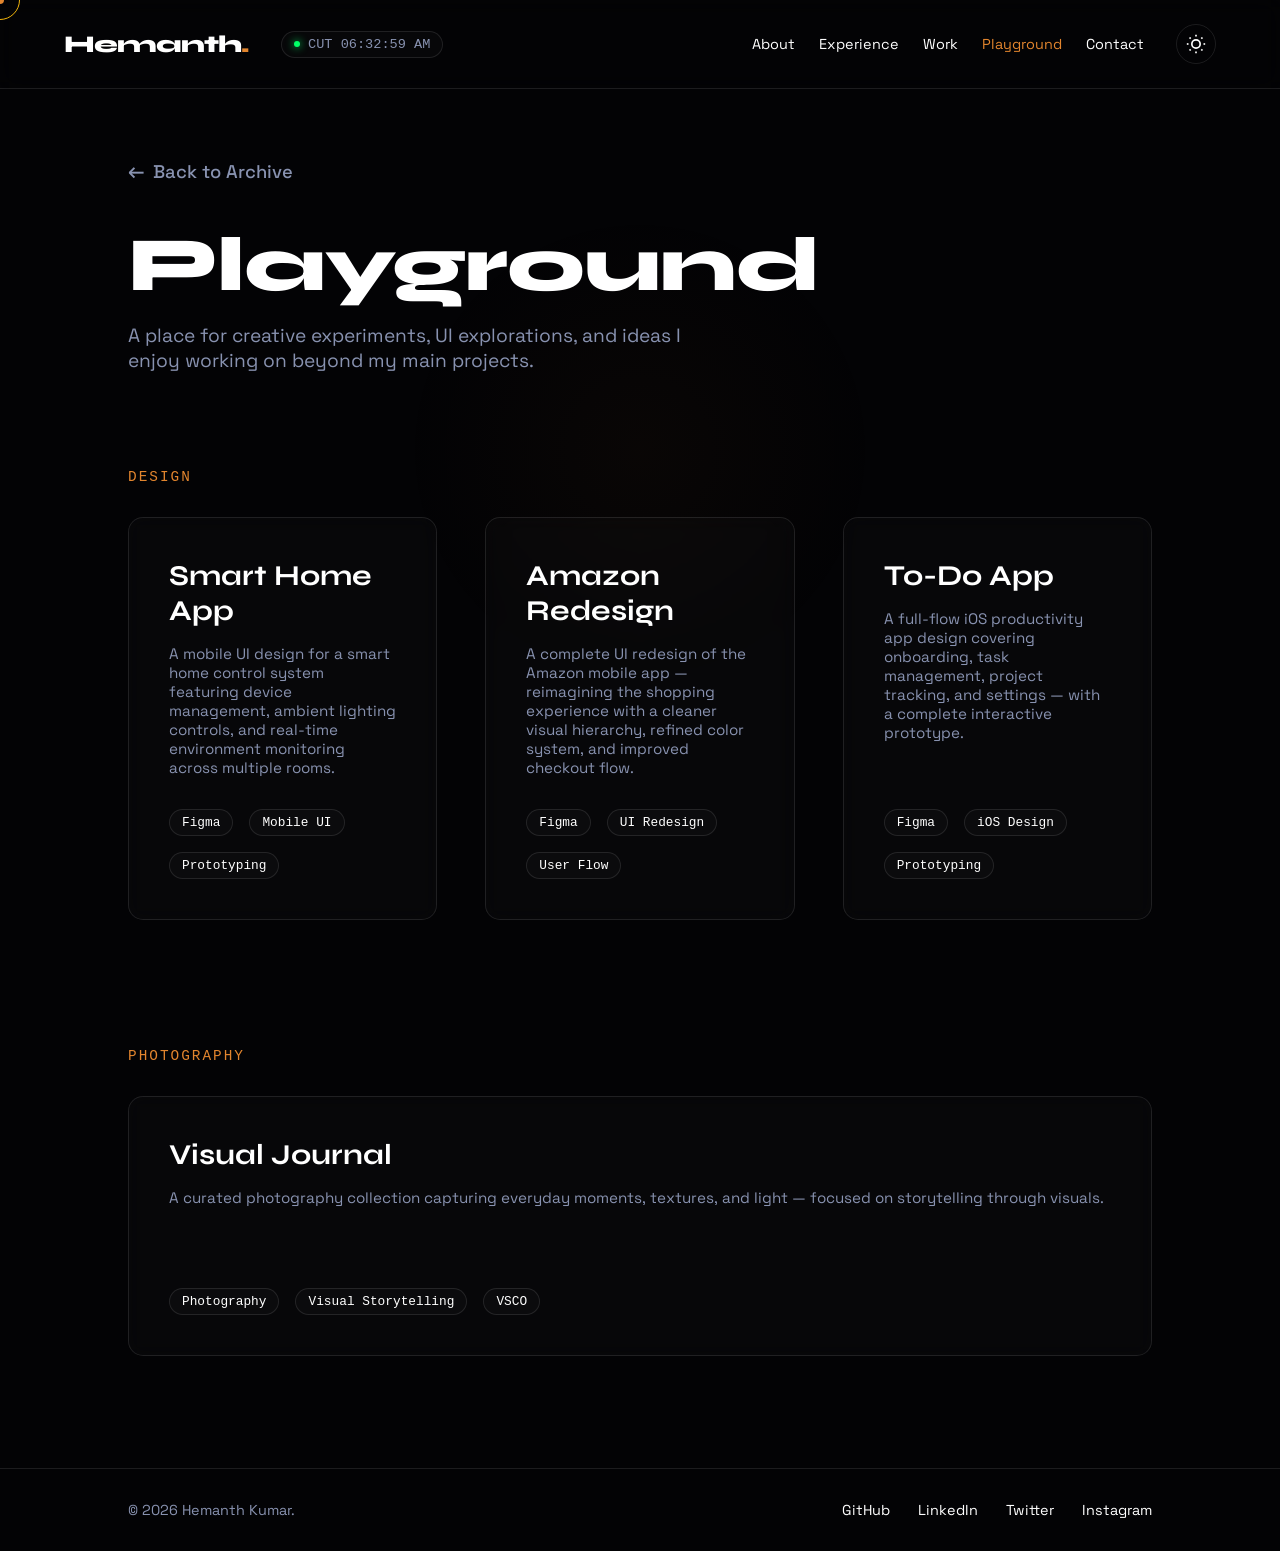
==== playground.html @ ff22d1e6 "feat: add Playground page, update nav across all pages, fix mobile responsive layout" ====
<!DOCTYPE html>
<html lang="en">
<head>
    <meta charset="UTF-8">
    <meta name="viewport" content="width=device-width, initial-scale=1.0">
    <title>Playground | Hemanth Kumar</title>
    <link rel="stylesheet" href="style.css">
    <link rel="preconnect" href="https://fonts.googleapis.com">
    <link rel="preconnect" href="https://fonts.gstatic.com" crossorigin>
    <link href="https://fonts.googleapis.com/css2?family=Space+Grotesk:wght@300;500;700&family=Syne:wght@700;800&display=swap" rel="stylesheet">
    <link rel="icon" type="image/png" href="favicon.png?v=2">
</head>
<body>
    
    <div class="ambient-glow"></div>
    <div class="cursor-dot" id="cursor-dot"></div>
    <div class="cursor-outline" id="cursor-outline"></div>

    <nav>
        <div class="nav-left">
            <a href="index.html" class="logo">Hemanth<span>.</span></a>
            <div class="live-time" id="live-time">IST 00:00:00</div>
        </div>
        
        <div class="nav-right">
            <div class="nav-links">
                <a href="index.html#about">About</a>
                <a href="index.html#experience">Experience</a>
                <a href="projects.html">Work</a>
                <a href="playground.html" style="color: var(--neon);">Playground</a>
                <a href="index.html#contact">Contact</a>
            </div>
            <button class="theme-toggle" id="theme-toggle" aria-label="Toggle Theme">
                <svg width="20" height="20" viewBox="0 0 24 24" fill="none" stroke="currentColor" stroke-width="2" id="theme-icon">
                    <circle cx="12" cy="12" r="5"></circle>
                    <line x1="12" y1="1" x2="12" y2="3"></line>
                    <line x1="12" y1="21" x2="12" y2="23"></line>
                    <line x1="4.22" y1="4.22" x2="5.64" y2="5.64"></line>
                    <line x1="18.36" y1="18.36" x2="19.78" y2="19.78"></line>
                    <line x1="1" y1="12" x2="3" y2="12"></line>
                    <line x1="21" y1="12" x2="23" y2="12"></line>
                    <line x1="4.22" y1="19.78" x2="5.64" y2="18.36"></line>
                    <line x1="18.36" y1="5.64" x2="19.78" y2="4.22"></line>
                </svg>
            </button>
        </div>
    </nav>

    <header class="archive-header">
        <a href="projects.html" class="back-btn">
            <span class="arrow">&larr;</span> Back to Archive
        </a>
        <h1>Playground</h1>
        <p>A place for creative experiments, UI explorations, and ideas I enjoy working on beyond my main projects.</p>
    </header>

    <section class="archive-grid-section">

        <span class="section-subtitle" style="display:block; margin-bottom:2rem;">Design</span>
        <div class="grid" style="margin-bottom: 5rem;">
            <a href="https://www.figma.com/design/6FdfkmJbprygTEeb41Rqdx/Smart-Home-App?node-id=0-1&t=qUb02qI7fVwYxS9z-1" class="project-link tilt-card" target="_blank" rel="noopener noreferrer">
                <div class="card">
                    <h3>Smart Home App</h3>
                    <p>A mobile UI design for a smart home control system featuring device management, ambient lighting controls, and real-time environment monitoring across multiple rooms.</p>
                    <div class="tech-stack">
                        <span>Figma</span>
                        <span>Mobile UI</span>
                        <span>Prototyping</span>
                    </div>
                </div>
            </a>

            <a href="https://www.figma.com/design/MPpiH0XdvEDAuEVYeZFicr/Amazon-App-Redesign?node-id=0-1&t=Habi8YXe7ZSehuMi-1" class="project-link tilt-card" target="_blank" rel="noopener noreferrer">
                <div class="card">
                    <h3>Amazon Redesign</h3>
                    <p>A complete UI redesign of the Amazon mobile app — reimagining the shopping experience with a cleaner visual hierarchy, refined color system, and improved checkout flow.</p>
                    <div class="tech-stack">
                        <span>Figma</span>
                        <span>UI Redesign</span>
                        <span>User Flow</span>
                    </div>
                </div>
            </a>

            <a href="https://www.figma.com/design/IluejUMeOBnFzHEUv4rYlE/To-Do-App-CA?node-id=2-34&t=ARzhsD6ZdgKXmUXz-1" class="project-link tilt-card" target="_blank" rel="noopener noreferrer">
                <div class="card">
                    <h3>To-Do App</h3>
                    <p>A full-flow iOS productivity app design covering onboarding, task management, project tracking, and settings — with a complete interactive prototype.</p>
                    <div class="tech-stack">
                        <span>Figma</span>
                        <span>iOS Design</span>
                        <span>Prototyping</span>
                    </div>
                </div>
            </a>
        </div>

        <div style="padding-top: 3rem;">
            <span class="section-subtitle" style="display:block; margin-bottom:2rem;">Photography</span>
            <div class="grid" style="padding-bottom: 6rem;">
                <a href="https://vsco.co/-hemanthchowdary/gallery" class="project-link tilt-card" target="_blank" rel="noopener noreferrer">
                    <div class="card">
                        <h3>Visual Journal</h3>
                        <p>A curated photography collection capturing everyday moments, textures, and light — focused on storytelling through visuals.</p>
                        <div class="tech-stack">
                            <span>Photography</span>
                            <span>Visual Storytelling</span>
                            <span>VSCO</span>
                        </div>
                    </div>
                </a>
            </div>
        </div>

    </section>

    <footer>
        <div class="footer-left">
            &copy; 2026 Hemanth Kumar.
        </div>
        <div class="social-links">
            <a href="https://github.com/hemanthchowdary1" target="_blank" rel="noopener noreferrer">GitHub</a>
            <a href="https://www.linkedin.com/in/hemanthkumar01/" target="_blank" rel="noopener noreferrer">LinkedIn</a>
            <a href="https://x.com/im_hemanth_" target="_blank" rel="noopener noreferrer">Twitter</a>
            <a href="https://www.instagram.com/_hemanthchowdary_/" target="_blank" rel="noopener noreferrer">Instagram</a>
        </div>
    </footer>

    <script src="script.js"></script>

</body>
</html>
---- style.css ----
/* BASE THEME & VARIABLES */

:root {
    --bg: #030305;
    --neon: #E2852E;
    --neon-alt: #F2B50B;
    --text: #ffffff;
    --text-muted: #8892b0;
    --card-bg: rgba(255, 255, 255, 0.02);
    --border: rgba(255, 255, 255, 0.1);
    --glow-opacity: 0.03;
    --btn-text: #000000;
}

body.light-theme {
    --bg: #f5f5f7;
    --neon: #0055ff;
    --neon-alt: #8800ff;
    --text: #1d1d1f;
    --text-muted: #6e6e73;
    --card-bg: rgba(0, 0, 0, 0.03);
    --border: rgba(0, 0, 0, 0.1);
    --glow-opacity: 0.03;
    --btn-text: #ffffff;
}

* { margin: 0; padding: 0; box-sizing: border-box; scroll-behavior: smooth; }

@media (pointer: fine) { body, * { cursor: none; } }

body { background-color: var(--bg); color: var(--text); font-family: 'Space Grotesk', sans-serif; overflow-x: hidden; transition: background-color 0.5s ease, color 0.5s ease; }

/* AMBIENT GLOW & CUSTOM CURSOR */

.ambient-glow { position: fixed; top: 0; left: 0; width: 100vw; height: 100vh; pointer-events: none; z-index: 0; background: radial-gradient(600px circle at var(--mouse-x, 50vw) var(--mouse-y, 50vh), rgba(226, 133, 46, var(--glow-opacity)), transparent 40%); transition: background 0.5s ease; }
.cursor-dot { position: fixed; top: 0; left: 0; width: 8px; height: 8px; background: var(--neon); border-radius: 50%; pointer-events: none; z-index: 9999; transform: translate(-50%, -50%); }
.cursor-outline { position: fixed; top: 0; left: 0; width: 40px; height: 40px; border: 1px solid var(--neon-alt); border-radius: 50%; pointer-events: none; z-index: 9998; transform: translate(-50%, -50%); transition: width 0.2s, height 0.2s, background-color 0.3s; }

/* NAVIGATION & FOOTER (Shared) */

nav { padding: 1.5rem 5%; display: flex; justify-content: space-between; align-items: center; position: fixed; width: 100%; top: 0; z-index: 100; backdrop-filter: blur(10px); border-bottom: 1px solid var(--border); }
.nav-left { display: flex; align-items: center; gap: 2rem; }
.logo { font-family: 'Syne', sans-serif; font-size: 1.5rem; font-weight: 800; color: var(--text); text-decoration: none; letter-spacing: -1px; }
.logo span { color: var(--neon); }
.live-time { font-size: 0.85rem; font-family: monospace; color: var(--text-muted); background: var(--card-bg); padding: 5px 12px; border-radius: 20px; border: 1px solid var(--border); display: flex; align-items: center; gap: 8px; }
.live-time::before { content: ''; display: block; width: 6px; height: 6px; background: #00ff66; border-radius: 50%; box-shadow: 0 0 8px #00ff66; animation: blink 2s infinite; }
@keyframes blink { 0%, 100% { opacity: 1; } 50% { opacity: 0.4; } }
.nav-right { display: flex; gap: 2rem; align-items: center; }
.nav-links { display: flex; gap: 1.5rem; }
.nav-links a { color: var(--text); text-decoration: none; font-size: 0.9rem; transition: color 0.3s; }
.nav-links a:hover { color: var(--neon); }
.theme-toggle { background: transparent; border: 1px solid var(--border); color: var(--text); padding: 8px; border-radius: 50%; width: 40px; height: 40px; display: flex; align-items: center; justify-content: center; transition: all 0.3s; }
.theme-toggle:hover { border-color: var(--neon); color: var(--neon); }

footer { padding: 2rem 10%; text-align: center; border-top: 1px solid var(--border); color: var(--text-muted); font-size: 0.9rem; display: flex; justify-content: space-between; align-items: center; position: relative; z-index: 10;}
.social-links a { color: var(--text); text-decoration: none; margin-left: 1.5rem; transition: color 0.3s; }
.social-links a:hover { color: var(--neon); text-shadow: 0 0 8px var(--neon); }

/* HOME PAGE & GENERAL SECTIONS */

section { padding: 6rem 10%; position: relative; z-index: 10; scroll-margin-top: 100px; }
.section-title { font-family: 'Syne', sans-serif; font-size: 3rem; margin-bottom: 3rem; color: var(--text); }
.section-subtitle { color: var(--neon); font-family: monospace; letter-spacing: 2px; text-transform: uppercase; font-size: 0.9rem; margin-bottom: 1rem; display: block; }

.hero { min-height: 100vh; display: flex; flex-direction: column; justify-content: center; padding-top: 80px; }
.hacker-text { font-family: 'Space Grotesk', monospace; color: var(--neon); font-size: 1.2rem; text-transform: uppercase; letter-spacing: 4px; margin-bottom: 1rem; }
.hero h1 { font-family: 'Syne', sans-serif; font-size: clamp(4rem, 8vw, 8rem); font-weight: 800; line-height: 1; margin-bottom: 1.5rem; letter-spacing: -2px; }
.hero h1 span { -webkit-text-stroke: 2px var(--text-muted); color: transparent; transition: color 0.3s; }
.hero h1 span:hover { color: var(--neon-alt); -webkit-text-stroke: 0px; text-shadow: 0 0 20px color-mix(in srgb, var(--neon) 40%, transparent); }
.hero p { font-size: 1.2rem; color: var(--text-muted); max-width: 550px; line-height: 1.8; }

.about-content { display: grid; grid-template-columns: 1fr 1fr; gap: 4rem; align-items: start; }
.about-text p { color: var(--text-muted); margin-bottom: 1.5rem; font-size: 1.1rem; line-height: 1.8; }
.about-stats { display: flex; flex-wrap: wrap; gap: 1rem; margin-top: 1rem; }
.stat-box { background: var(--card-bg); border: 1px solid var(--border); padding: 0.8rem 1.5rem; border-radius: 50px; display: inline-flex; align-items: center; justify-content: center; transition: all 0.3s; }
.stat-box:hover { border-color: var(--neon); transform: translateY(-3px); background: color-mix(in srgb, var(--neon) 15%, transparent); }
.stat-box span { color: var(--text); font-size: 0.95rem; font-family: monospace; letter-spacing: 1px; }

.timeline { position: relative; max-width: 800px; border-left: 2px solid var(--border); padding-left: 2rem; margin-left: 1rem; }
.timeline-item { position: relative; margin-bottom: 3rem; }
.timeline-item::before { content: ''; position: absolute; left: -39px; top: 0; width: 12px; height: 12px; background: var(--bg); border: 2px solid var(--neon); border-radius: 50%; }
.timeline-date { font-family: monospace; color: var(--neon-alt); margin-bottom: 0.5rem; display: block; font-size: 0.9rem; letter-spacing: 1px;}
.timeline-item h3 { font-size: 1.5rem; margin-bottom: 0.5rem; color: var(--text); }
.timeline-item h4 { font-size: 1.1rem; color: var(--text-muted); margin-bottom: 1rem; font-weight: 400; }
.timeline-item p { color: var(--text-muted); font-size: 0.95rem; line-height: 1.6; }

.grid { display: grid; grid-template-columns: repeat(auto-fit, minmax(300px, 1fr)); grid-auto-rows: 1fr; gap: 3rem; align-items: stretch; }
.project-link { text-decoration:none; color:inherit; display:block; height: 100%; transition: transform 0.3s ease; }
.card { background: var(--card-bg); border: 1px solid var(--border); padding: 2.5rem; border-radius: 15px; backdrop-filter: blur(10px); transform-style: preserve-3d; transform: perspective(1000px); transition: border-color 0.3s; display: flex; flex-direction: column; justify-content: space-between; height: 100%; min-height: 260px; }
.card:hover { border-color: var(--neon); box-shadow: 0 10px 40px color-mix(in srgb, var(--neon) 25%, transparent), 0 0 20px color-mix(in srgb, var(--neon) 15%, transparent); transform: translateY(-8px); }
.card > * { transform: translateZ(30px); pointer-events: none; }
.card h3 { font-family: 'Syne', sans-serif; font-size: 1.8rem; margin-bottom: 1rem; color: var(--text); }
.card p { color: var(--text-muted); margin-bottom: 2rem; font-size: 0.95rem; transform: translateZ(20px); flex-grow: 1; }
.tech-stack { display: flex; gap: 1rem; transform: translateZ(40px); flex-wrap: wrap; }
.tech-stack span { font-size: 0.8rem; color: var(--text); background: var(--card-bg); border: 1px solid var(--border); padding: 5px 12px; border-radius: 20px; font-family: monospace; }

.more-works { text-align: center; margin-top: 5rem; }
.more-works-link { display: inline-flex; align-items: center; gap: 8px; color: var(--text-muted); text-decoration: none; font-size: 1.15rem; font-weight: 500; transition: color 0.3s ease; }
.more-works-link .arrow { transition: transform 0.3s ease; font-size: 1.3rem; line-height: 1; }
.more-works-link:hover { color: var(--neon); }
.more-works-link:hover .arrow { transform: translateX(8px); }

.contact { background: var(--card-bg); border-top: 1px solid var(--border); text-align: center; margin-top: 4rem; min-height: 83vh; display: flex; flex-direction: column; align-items: center; justify-content: center; padding: 2rem 10%; }
.contact h2 { font-family: 'Syne', sans-serif; font-size: clamp(3rem, 6vw, 5rem); margin-bottom: 1.5rem; letter-spacing: -2px; }
.contact p { color: var(--text-muted); font-size: 1.2rem; max-width: 500px; margin: 0 auto 1.5rem; }
.btn-modern { display: inline-flex; align-items: center; justify-content: center; gap: 12px; margin-top: 2rem; padding: 1.2rem 3rem; background: var(--text); color: var(--bg); border-radius: 50px; font-size: 1.1rem; font-weight: 700; text-decoration: none; letter-spacing: 1px; transition: transform 0.3s, box-shadow 0.3s, background 0.3s; }
.btn-modern:hover { transform: translateY(-5px); box-shadow: 0 10px 30px color-mix(in srgb, var(--neon) 25%, transparent); background: var(--neon); }
.btn-modern svg { width: 22px; height: 22px; }

/* ARCHIVE & PROJECT DETAILS */

.archive-header, .project-header { padding: 10rem 10% 4rem; text-align: left; position: relative; z-index: 10; }
.archive-grid-section { padding: 2rem 10% 1rem; position: relative; z-index: 10; }

.back-btn { display: inline-flex; align-items: center; gap: 8px; color: var(--text-muted); text-decoration: none; font-size: 1.15rem; font-weight: 500; transition: color 0.3s ease; margin-bottom: 2.5rem; }
.back-btn .arrow { transition: transform 0.3s ease; font-size: 1.3rem; line-height: 1; }
.back-btn:hover { color: var(--neon); }
.back-btn:hover .arrow { transform: translateX(-8px); }

.archive-header h1, .project-title { font-family: 'Syne', sans-serif; font-size: clamp(3rem, 6vw, 5rem); font-weight: 800; line-height: 1.1; margin-bottom: 1rem; letter-spacing: -1px; }
.archive-header p { font-size: 1.2rem; color: var(--text-muted); max-width: 600px; }

.project-meta { display: grid; grid-template-columns: repeat(auto-fit, minmax(200px, 1fr)); gap: 2rem; margin-bottom: 4rem; border-top: 1px solid var(--border); border-bottom: 1px solid var(--border); padding: 2rem 0; }
.meta-item h4 { color: var(--text-muted); font-size: 0.9rem; text-transform: uppercase; letter-spacing: 1px; margin-bottom: 0.5rem; }
.meta-item p { font-size: 1.1rem; font-weight: 500; }
.meta-tags { display: flex; gap: 0.5rem; flex-wrap: wrap; }
.meta-tags span { font-size: 0.8rem; background: var(--card-bg); border: 1px solid var(--border); padding: 4px 10px; border-radius: 20px; font-family: monospace; }

/* Project Hero Image Container */
.project-hero-img { width: 100%; height: auto; background: var(--card-bg); border: 1px solid var(--border); border-radius: 20px; margin-bottom: 5rem; overflow: hidden; }
.project-hero-img img { width: 100%; height: auto; display: block; object-fit: cover; }

.project-content { max-width: 800px; margin: 0 auto 8rem; position: relative; z-index: 10; }
.project-content h2 { font-family: 'Syne', sans-serif; font-size: 2.5rem; margin: 3rem 0 1.5rem; color: var(--text); }
.project-content p { color: var(--text-muted); font-size: 1.15rem; line-height: 1.8; margin-bottom: 1.5rem; }

.project-links { display: flex; gap: 1.5rem; margin-top: 4rem; }
.btn-primary, .btn-secondary { display: inline-flex; align-items: center; justify-content: center; gap: 10px; padding: 1rem 2.5rem; border-radius: 50px; font-size: 1.1rem; font-weight: 700; text-decoration: none; transition: all 0.3s; }
.btn-primary { background: var(--text); color: var(--bg); }
.btn-primary:hover { transform: translateY(-3px); box-shadow: 0 10px 20px color-mix(in srgb, var(--neon) 20%, transparent); background: var(--neon); }
.btn-secondary { background: transparent; color: var(--text); border: 1px solid var(--border); }
.btn-secondary:hover { border-color: var(--neon); color: var(--neon); }

/* SCROLL REVEALS */

.reveal { opacity: 0; transform: translateY(40px); transition: opacity 0.9s cubic-bezier(0.165,0.84,0.44,1), transform 0.9s cubic-bezier(0.165,0.84,0.44,1); }
.reveal.active { opacity: 1; transform: translateY(0); }

/* RESPONSIVE QUERIES & MOBILE */

html, body {
    overflow-x: hidden;
    width: 100vw;
    position: relative;
}

@media (max-width: 900px) {
    .about-content { grid-template-columns: 1fr; gap: 2rem; }
    .nav-links { display: none; }
    footer { flex-direction: column; gap: 1rem; }
    .project-links { flex-direction: column; }
    
    .nav-left { gap: 0.5rem; }
    .logo { font-size: 1.2rem; }
    
    .live-time { 
        display: flex;
        font-size: 0.7rem;
        padding: 4px 8px;
        gap: 5px;
    }
    
    /* Shrink the blinking green dot proportionally */
    .live-time::before {
        width: 4px;
        height: 4px;
    }

    /* Layout & Padding */
    section { padding: 4rem 6%; }
    .hero { padding-left: 6%; padding-right: 6%; }
    
    /* Font scaling */
    .hero h1 { 
        font-size: clamp(2.5rem, 8vw, 8rem); 
        letter-spacing: -1px; 
    }
    .hacker-text { 
        font-size: 0.85rem; 
        letter-spacing: 2px; 
    }

    .contact h2 { 
        font-size: clamp(2rem, 10vw, 3rem); 
        letter-spacing: -1px;
    }

    /* Center the footer links when they wrap on small screens */
    .social-links {
        display: flex;
        flex-wrap: wrap;
        justify-content: center;
        gap: 1rem;
    }
    .social-links a {
        margin-left: 0; /* Removes the desktop spacing so it centers correctly */
    }

    /* PROJECT DETAIL PAGE MOBILE */
    .project-header h1 {
        font-size: clamp(1.8rem, 8vw, 3rem);
        letter-spacing: -1px;
        line-height: 1.1;
    }

    .project-meta {
        grid-template-columns: 1fr; 
        gap: 1.5rem;
    }

    .project-body {
        font-size: 1rem;
        line-height: 1.6;
    }

    /* PROJECT BODY MOBILE */
    .project-hero-img {
        min-height: 0; /* Overrides the desktop minimum height */
        margin-bottom: 2.5rem;
    }

    /* Add breathing room to the sides of the text container */
    .project-content {
        padding-left: 6%;
        padding-right: 6%;
    }

    /* Shrink the Overview and Engineering Solution headings */
    .project-content h2, 
    .project-content h3 {
        font-size: clamp(1.8rem, 8vw, 2.5rem);
        line-height: 1.2;
        margin-bottom: 1rem;
    }

    /* Ensure paragraph text is perfectly readable */
    .project-content p {
        font-size: 1rem;
        line-height: 1.6;
        margin-bottom: 1.5rem;
    }

    /* ARCHIVE & PLAYGROUND MOBILE FIXES */
    /* Ensure the header container has matching mobile padding */
    .archive-header {
        padding-left: 6%;
        padding-right: 6%;
    }

    /* Shrink the massive Playground/Archive titles to fit narrow screens */
    .archive-header h1 {
        font-size: clamp(2rem, 10vw, 4rem);
        letter-spacing: -1px;
        line-height: 1.1;
    }

    /* Ensure the grid section aligns perfectly with the header on mobile */
    .archive-grid-section {
        padding-left: 6%;
        padding-right: 6%;
    }
}

/* HARDWARE SPECIFIC FIXES */
/* ONLY hide the custom cursor if the device relies on touch (like a phone/tablet) */
@media (hover: none) and (pointer: coarse) {
    .cursor-dot, .cursor-outline {
        display: none !important;
    }
}
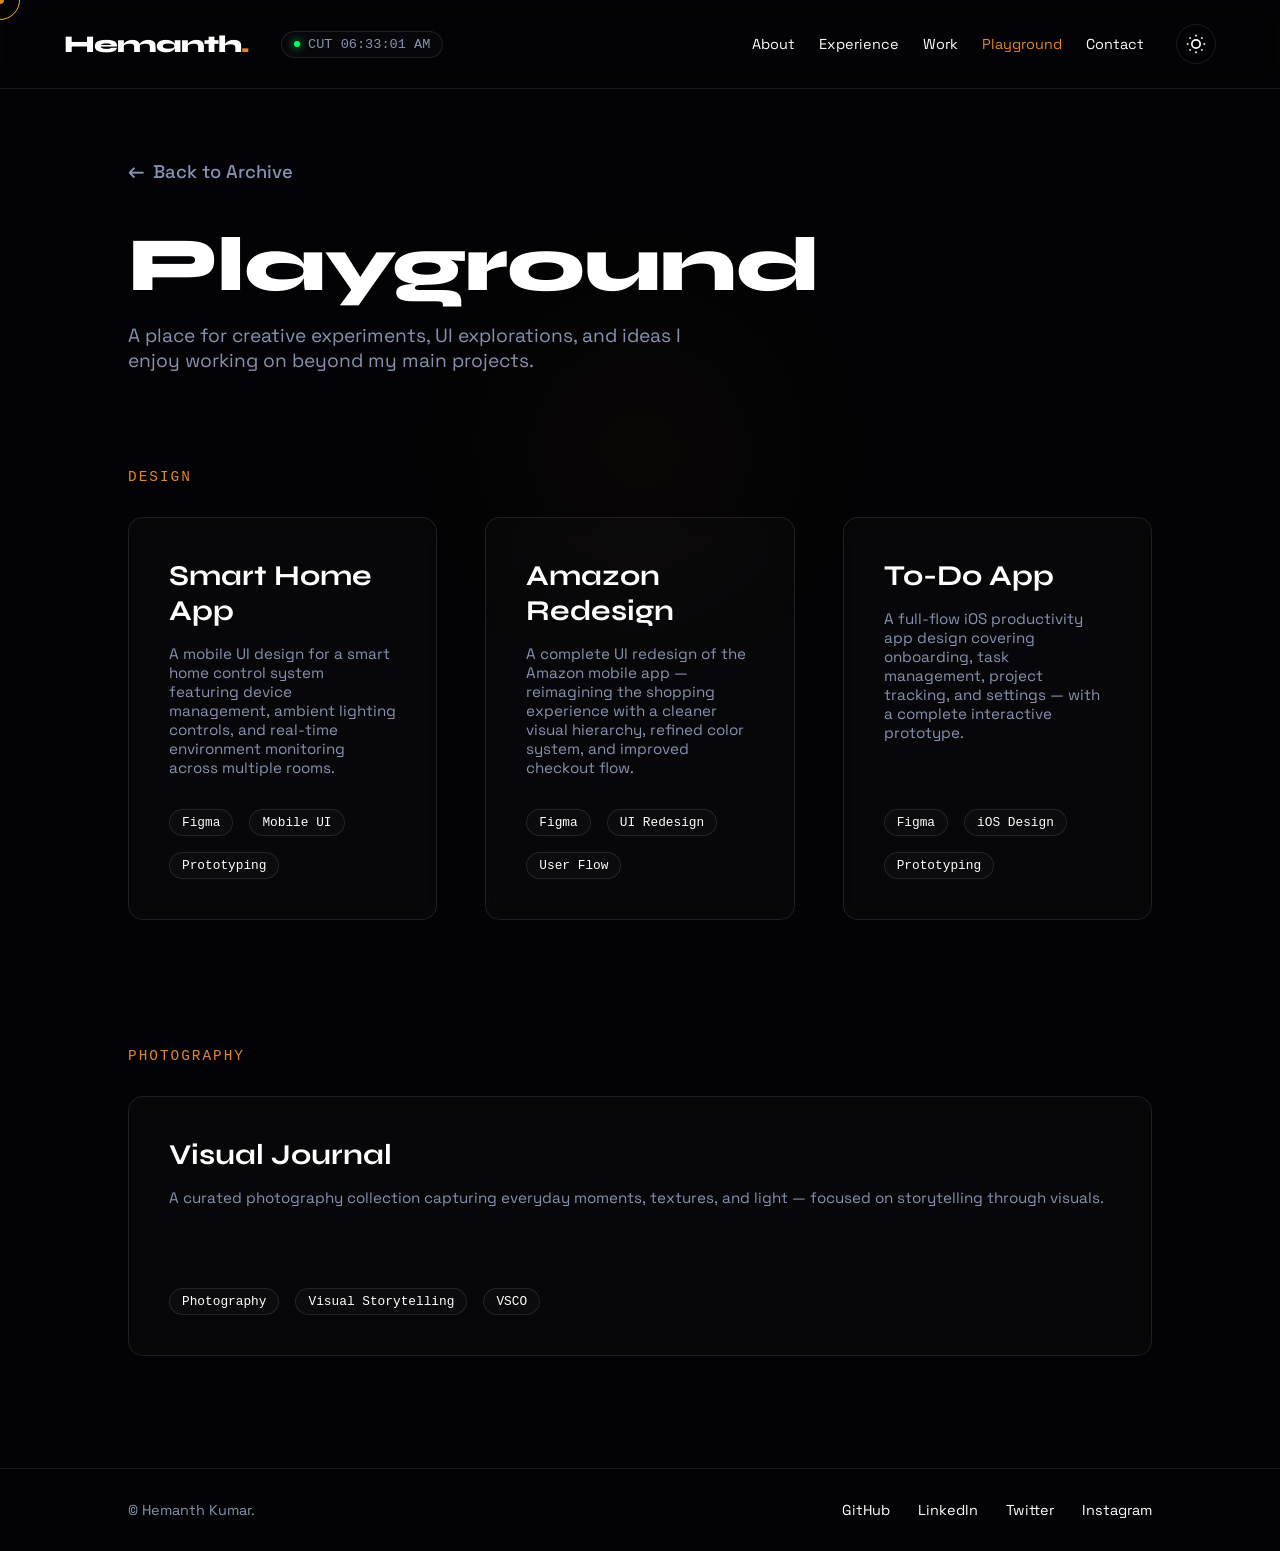
==== commit 97aa824f: "update portfolio: replace smart cart with incursion tracker" ====
--- a/playground.html
+++ b/playground.html
@@ -116,7 +116,7 @@
 
     <footer>
         <div class="footer-left">
-            &copy; 2026 Hemanth Kumar.
+            &copy; Hemanth Kumar.
         </div>
         <div class="social-links">
             <a href="https://github.com/hemanthchowdary1" target="_blank" rel="noopener noreferrer">GitHub</a>
